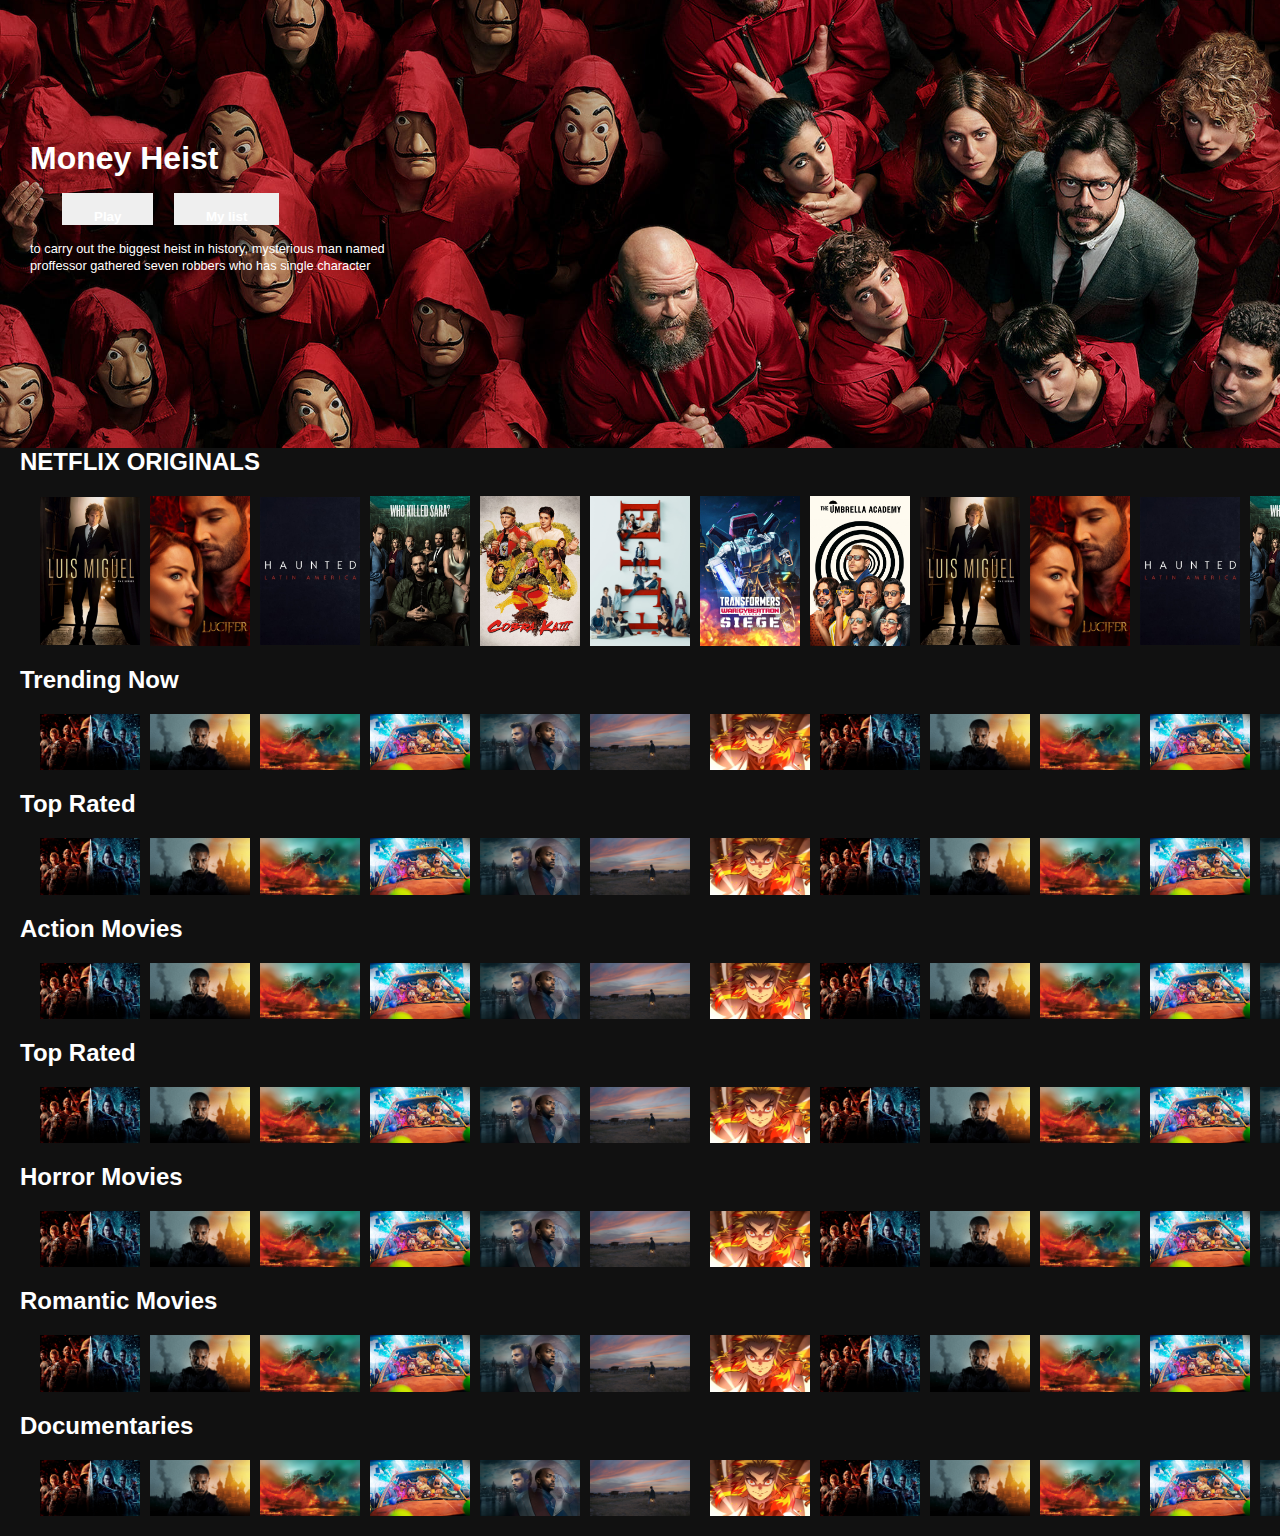
==== index.html @ 994acf12 "feat: hompage view done. - new sections added." ====
<!DOCTYPE html>
<html>
    <head>
        <link rel="stylesheet" href="stylesheet.css">
    </head>
    <body>
        <div class="banner">
            <div class="banner__contents">
                <h1 class="banner__Title">Money Heist</h1>
                <div class="banner__button">
                    <button class="banner__button">Play</button>
                    <button class="banner__button">My list</button>
                </div>
                <div class="banner__description">
                    to carry out the biggest heist in history, mysterious man named proffessor gathered
                    seven robbers who has single character                  
                </div>
            </div>
        </div>
       <div class="row">
        <h2>NETFLIX ORIGINALS</h2>
        <div class="row__posters">
            <img src="images/large-movie1.jpg" alt=""class="row__poster row__posterlarge"/>
            <img src="images/large-movie2.jpg" alt=""class="row__poster row__posterlarge"/>
            <img src="images/large-movie3.jpg" alt=""class="row__poster row__posterlarge"/>
            <img src="images/large-movie4.jpg" alt=""class="row__poster row__posterlarge"/>
            <img src="images/large-movie5.jpg" alt=""class="row__poster row__posterlarge"/>
            <img src="images/large-movie6.jpg" alt=""class="row__poster row__posterlarge"/>
            <img src="images/large-movie7.jpg" alt=""class="row__poster row__posterlarge"/>
            <img src="images/large-movie8.jpg" alt=""class="row__poster row__posterlarge"/>
            <img src="images/large-movie1.jpg" alt=""class="row__poster row__posterlarge"/>
            <img src="images/large-movie2.jpg" alt=""class="row__poster row__posterlarge"/>
            <img src="images/large-movie3.jpg" alt=""class="row__poster row__posterlarge"/>
            <img src="images/large-movie4.jpg" alt=""class="row__poster row__posterlarge"/>
            <img src="images/large-movie5.jpg" alt=""class="row__poster row__posterlarge"/>
            <img src="images/large-movie6.jpg" alt=""class="row__poster row__posterlarge"/>
            <img src="images/large-movie7.jpg" alt=""class="row__poster row__posterlarge"/>
            <img src="images/large-movie8.jpg" alt=""class="row__poster row__posterlarge"/>
        </div>
       </div> 
       <div class="row">
        <h2>Trending Now</h2>
        <div class="row__posters">
            <img src="images/small-movie1.jpg" alt=""class="row__poster"/>
            <img src="images/small-movie2.jpg" alt=""class="row__poster"/>
            <img src="images/small-movie3.jpg" alt=""class="row__poster"/>
            <img src="images/small-movie4.jpg" alt=""class="row__poster"/>
            <img src="images/small-movie5.jpg" alt=""class="row__poster"/>
            <img src="images/small-movie6.jpg" alt=""class="row__poster"/>
            <img src="images/small-movie7.jpg" alt=""class="row__poster"/>
            <img src="images/small-movie8.jpg" alt=""class="row__poster"/>
            <img src="images/small-movie1.jpg" alt=""class="row__poster"/>
            <img src="images/small-movie2.jpg" alt=""class="row__poster"/>
            <img src="images/small-movie3.jpg" alt=""class="row__poster"/>
            <img src="images/small-movie4.jpg" alt=""class="row__poster"/>
            <img src="images/small-movie5.jpg" alt=""class="row__poster"/>
            <img src="images/small-movie6.jpg" alt=""class="row__poster"/>
            <img src="images/small-movie7.jpg" alt=""class="row__poster"/>
            <img src="images/small-movie8.jpg" alt=""class="row__poster"/>
        </div>
       </div> 
       <div class="row">
        <h2>Top Rated</h2>
        <div class="row__posters">
            <img src="images/small-movie1.jpg" alt=""class="row__poster"/>
            <img src="images/small-movie2.jpg" alt=""class="row__poster"/>
            <img src="images/small-movie3.jpg" alt=""class="row__poster"/>
            <img src="images/small-movie4.jpg" alt=""class="row__poster"/>
            <img src="images/small-movie5.jpg" alt=""class="row__poster"/>
            <img src="images/small-movie6.jpg" alt=""class="row__poster"/>
            <img src="images/small-movie7.jpg" alt=""class="row__poster"/>
            <img src="images/small-movie8.jpg" alt=""class="row__poster"/>
            <img src="images/small-movie1.jpg" alt=""class="row__poster"/>
            <img src="images/small-movie2.jpg" alt=""class="row__poster"/>
            <img src="images/small-movie3.jpg" alt=""class="row__poster"/>
            <img src="images/small-movie4.jpg" alt=""class="row__poster"/>
            <img src="images/small-movie5.jpg" alt=""class="row__poster"/>
            <img src="images/small-movie6.jpg" alt=""class="row__poster"/>
            <img src="images/small-movie7.jpg" alt=""class="row__poster"/>
            <img src="images/small-movie8.jpg" alt=""class="row__poster"/>
        </div>
       </div> 
       <div class="row">
        <h2>Action Movies</h2>
        <div class="row__posters">
            <img src="images/small-movie1.jpg" alt=""class="row__poster"/>
            <img src="images/small-movie2.jpg" alt=""class="row__poster"/>
            <img src="images/small-movie3.jpg" alt=""class="row__poster"/>
            <img src="images/small-movie4.jpg" alt=""class="row__poster"/>
            <img src="images/small-movie5.jpg" alt=""class="row__poster"/>
            <img src="images/small-movie6.jpg" alt=""class="row__poster"/>
            <img src="images/small-movie7.jpg" alt=""class="row__poster"/>
            <img src="images/small-movie8.jpg" alt=""class="row__poster"/>
            <img src="images/small-movie1.jpg" alt=""class="row__poster"/>
            <img src="images/small-movie2.jpg" alt=""class="row__poster"/>
            <img src="images/small-movie3.jpg" alt=""class="row__poster"/>
            <img src="images/small-movie4.jpg" alt=""class="row__poster"/>
            <img src="images/small-movie5.jpg" alt=""class="row__poster"/>
            <img src="images/small-movie6.jpg" alt=""class="row__poster"/>
            <img src="images/small-movie7.jpg" alt=""class="row__poster"/>
            <img src="images/small-movie8.jpg" alt=""class="row__poster"/>
        </div>
       </div> 
        <div class="row">
            <h2>Top Rated</h2>
            <div class="row__posters">
                <img src="images/small-movie1.jpg" alt=""class="row__poster"/>
                <img src="images/small-movie2.jpg" alt=""class="row__poster"/>
                <img src="images/small-movie3.jpg" alt=""class="row__poster"/>
                <img src="images/small-movie4.jpg" alt=""class="row__poster"/>
                <img src="images/small-movie5.jpg" alt=""class="row__poster"/>
                <img src="images/small-movie6.jpg" alt=""class="row__poster"/>
                <img src="images/small-movie7.jpg" alt=""class="row__poster"/>
                <img src="images/small-movie8.jpg" alt=""class="row__poster"/>
                <img src="images/small-movie1.jpg" alt=""class="row__poster"/>
                <img src="images/small-movie2.jpg" alt=""class="row__poster"/>
                <img src="images/small-movie3.jpg" alt=""class="row__poster"/>
                <img src="images/small-movie4.jpg" alt=""class="row__poster"/>
                <img src="images/small-movie5.jpg" alt=""class="row__poster"/>
                <img src="images/small-movie6.jpg" alt=""class="row__poster"/>
                <img src="images/small-movie7.jpg" alt=""class="row__poster"/>
                <img src="images/small-movie8.jpg" alt=""class="row__poster"/>
            </div>
       </div>  
       <div class="row">
        <h2>Horror Movies</h2>
        <div class="row__posters">
            <img src="images/small-movie1.jpg" alt=""class="row__poster"/>
            <img src="images/small-movie2.jpg" alt=""class="row__poster"/>
            <img src="images/small-movie3.jpg" alt=""class="row__poster"/>
            <img src="images/small-movie4.jpg" alt=""class="row__poster"/>
            <img src="images/small-movie5.jpg" alt=""class="row__poster"/>
            <img src="images/small-movie6.jpg" alt=""class="row__poster"/>
            <img src="images/small-movie7.jpg" alt=""class="row__poster"/>
            <img src="images/small-movie8.jpg" alt=""class="row__poster"/>
            <img src="images/small-movie1.jpg" alt=""class="row__poster"/>
            <img src="images/small-movie2.jpg" alt=""class="row__poster"/>
            <img src="images/small-movie3.jpg" alt=""class="row__poster"/>
            <img src="images/small-movie4.jpg" alt=""class="row__poster"/>
            <img src="images/small-movie5.jpg" alt=""class="row__poster"/>
            <img src="images/small-movie6.jpg" alt=""class="row__poster"/>
            <img src="images/small-movie7.jpg" alt=""class="row__poster"/>
            <img src="images/small-movie8.jpg" alt=""class="row__poster"/>
        </div>
       </div> 
       <div class="row">
        <h2>Romantic Movies</h2>
        <div class="row__posters">
            <img src="images/small-movie1.jpg" alt=""class="row__poster"/>
            <img src="images/small-movie2.jpg" alt=""class="row__poster"/>
            <img src="images/small-movie3.jpg" alt=""class="row__poster"/>
            <img src="images/small-movie4.jpg" alt=""class="row__poster"/>
            <img src="images/small-movie5.jpg" alt=""class="row__poster"/>
            <img src="images/small-movie6.jpg" alt=""class="row__poster"/>
            <img src="images/small-movie7.jpg" alt=""class="row__poster"/>
            <img src="images/small-movie8.jpg" alt=""class="row__poster"/>
            <img src="images/small-movie1.jpg" alt=""class="row__poster"/>
            <img src="images/small-movie2.jpg" alt=""class="row__poster"/>
            <img src="images/small-movie3.jpg" alt=""class="row__poster"/>
            <img src="images/small-movie4.jpg" alt=""class="row__poster"/>
            <img src="images/small-movie5.jpg" alt=""class="row__poster"/>
            <img src="images/small-movie6.jpg" alt=""class="row__poster"/>
            <img src="images/small-movie7.jpg" alt=""class="row__poster"/>
            <img src="images/small-movie8.jpg" alt=""class="row__poster"/>
        </div>
       </div>
       <div class="row">
        <h2>Documentaries</h2>
        <div class="row__posters">
            <img src="images/small-movie1.jpg" alt=""class="row__poster"/>
            <img src="images/small-movie2.jpg" alt=""class="row__poster"/>
            <img src="images/small-movie3.jpg" alt=""class="row__poster"/>
            <img src="images/small-movie4.jpg" alt=""class="row__poster"/>
            <img src="images/small-movie5.jpg" alt=""class="row__poster"/>
            <img src="images/small-movie6.jpg" alt=""class="row__poster"/>
            <img src="images/small-movie7.jpg" alt=""class="row__poster"/>
            <img src="images/small-movie8.jpg" alt=""class="row__poster"/>
            <img src="images/small-movie1.jpg" alt=""class="row__poster"/>
            <img src="images/small-movie2.jpg" alt=""class="row__poster"/>
            <img src="images/small-movie3.jpg" alt=""class="row__poster"/>
            <img src="images/small-movie4.jpg" alt=""class="row__poster"/>
            <img src="images/small-movie5.jpg" alt=""class="row__poster"/>
            <img src="images/small-movie6.jpg" alt=""class="row__poster"/>
            <img src="images/small-movie7.jpg" alt=""class="row__poster"/>
            <img src="images/small-movie8.jpg" alt=""class="row__poster"/>
        </div>
       </div>  
    </body>
</html>
---- stylesheet.css ----
*{
    margin:0;
    box-sizing: border-box;   
}

body{
    font-family: Arial, Helvetica, sans-serif;
    background-color: #111;
}

.row__poster{
    width: 100px;
    object-fit: contain;
    max-height: 100px;
    margin-right: 10px;
    transition: transform 450ms;
}

.row__posters{
    display: flex;
    overflow-y: hidden ;
    overflow-x: scroll;
    padding: 20px;
}

.row__posters:hover{
    transform: scale(1.08);
}

.row__posters::-webkit-scrollbar{
    display: none;
}

.row__posterlarge {
    max-height: 250px;
}

.row__posterlarge:hover {
    transform: scale(1.09);
}

.row  {
    color: white;
    margin-left: 20px;
}

.banner {
    background-image: url(images/banner.jpg);
    background-size: cover;
    background-position: center center;
    color: white;
    object-fit: contain;
    height: 448px;
}

.banner__contents {
    padding-top: 140px ;
    margin-left:30px ;
    height:190px ;
}

.banner__title {
    font-size: 3rem;
    font-weight: 800;
    padding-bottom: 0.3rem;
}

.banner__description {
    width: 45rem;
    line-height: 1.3;
    padding-top: 1rem;
    font-size: 0.8rem;
    max-width: 360px;
    height: 180px;
}

.banner__button {
    cursor: pointer;
    color: white;
    outline: none;
    border: none;
    font-weight: 700;
    border-radius: 0,2vw;
    padding-left: 2rem;
    padding-right: 2rem;
    margin-right: 1rem;
    padding-top: 1rem;
}
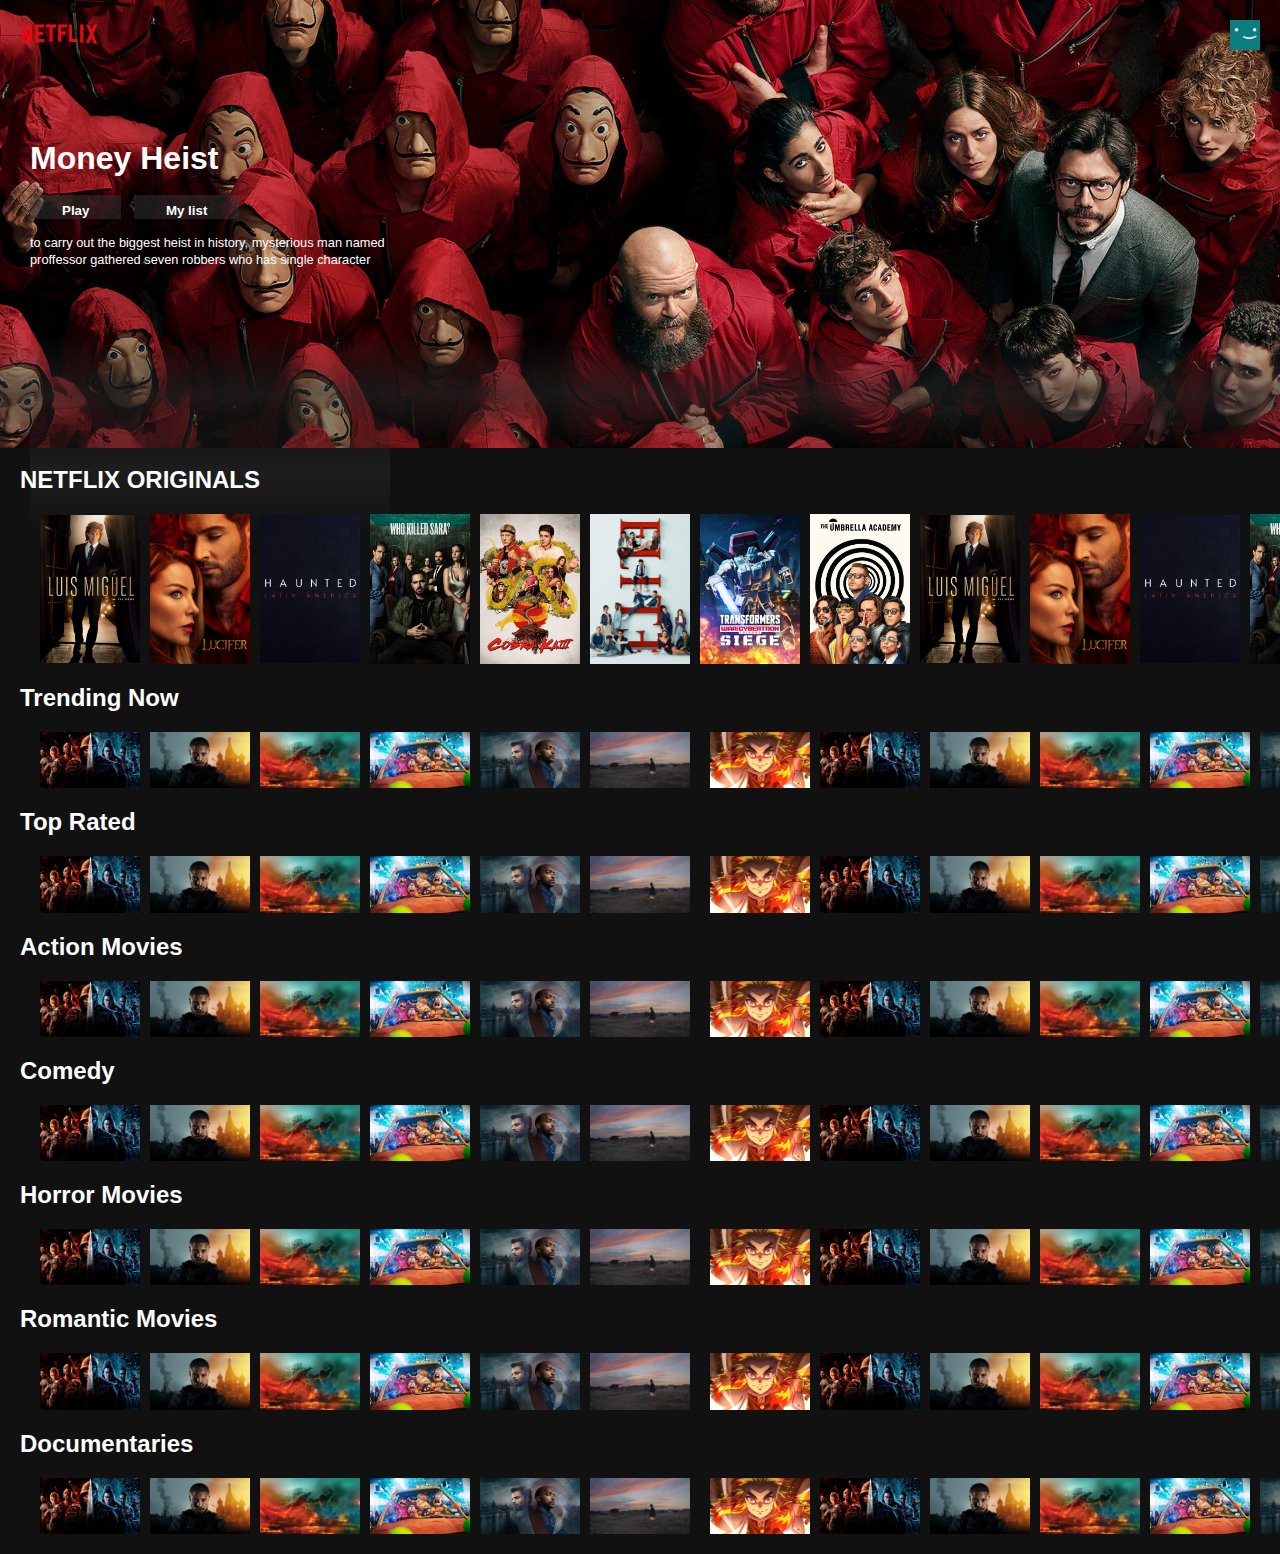
==== commit 18da6b15: "frontend ui complete" ====
--- a/index.html
+++ b/index.html
@@ -4,19 +4,30 @@
         <link rel="stylesheet" href="stylesheet.css">
     </head>
     <body>
+<!-- navigation button-->
+ <div class="nav" id="nav">
+    <img src="images/netflix-logo.png" alt="" class="nav__logo">
+    <img src="images/netflix-avatar.png" alt="" class="nav__avater">
+ </div>
+
         <div class="banner">
             <div class="banner__contents">
-                <h1 class="banner__Title">Money Heist</h1>
-                <div class="banner__button">
+                <h1 class="banner__Title">Money Heist</h1> <br>
+                <div>
+                    
                     <button class="banner__button">Play</button>
                     <button class="banner__button">My list</button>
                 </div>
                 <div class="banner__description">
                     to carry out the biggest heist in history, mysterious man named proffessor gathered
-                    seven robbers who has single character                  
+                    seven robbers who has single character   
+                    <div class="banner__fadebutton"></div>           
                 </div>
+                
             </div>
-        </div>
+            <div class="banner__fadebutton"></div> 
+        </div> <br>
+        <!--this is the netflix original-->
        <div class="row">
         <h2>NETFLIX ORIGINALS</h2>
         <div class="row__posters">
@@ -38,6 +49,8 @@
             <img src="images/large-movie8.jpg" alt=""class="row__poster row__posterlarge"/>
         </div>
        </div> 
+       <!-- this is the end of the netflix originals-->
+        <!--this trending option-->
        <div class="row">
         <h2>Trending Now</h2>
         <div class="row__posters">
@@ -59,6 +72,8 @@
             <img src="images/small-movie8.jpg" alt=""class="row__poster"/>
         </div>
        </div> 
+       <!--this  ending trending option-->
+       <!--this top rated option-->
        <div class="row">
         <h2>Top Rated</h2>
         <div class="row__posters">
@@ -80,6 +95,8 @@
             <img src="images/small-movie8.jpg" alt=""class="row__poster"/>
         </div>
        </div> 
+       <!--this ending of top rated option-->
+       <!--this action option-->
        <div class="row">
         <h2>Action Movies</h2>
         <div class="row__posters">
@@ -101,8 +118,9 @@
             <img src="images/small-movie8.jpg" alt=""class="row__poster"/>
         </div>
        </div> 
+       <!--this ending action option-->
         <div class="row">
-            <h2>Top Rated</h2>
+            <h2>Comedy</h2>
             <div class="row__posters">
                 <img src="images/small-movie1.jpg" alt=""class="row__poster"/>
                 <img src="images/small-movie2.jpg" alt=""class="row__poster"/>
@@ -184,6 +202,19 @@
             <img src="images/small-movie7.jpg" alt=""class="row__poster"/>
             <img src="images/small-movie8.jpg" alt=""class="row__poster"/>
         </div>
-       </div>  
+       </div>
+       
+
+       <script>
+         const nav = document.getElementById ( "nav");
+
+         window.addEventListener("scroll",() =>{
+            if(window.scrollY >=100) {
+                nav.classList.add("nav__black")
+            }else{
+                nav.classList.remove("nav__black")
+            }
+         })
+       </script>
     </body>
 </html>--- a/stylesheet.css
+++ b/stylesheet.css
@@ -83,6 +83,45 @@
     border-radius: 0,2vw;
     padding-left: 2rem;
     padding-right: 2rem;
-    margin-right: 1rem;
-    padding-top: 1rem;
+    margin-right: 0.5rem;
+    padding-top: 0.5rem;
+    background-color: rgba(51, 51, 51, 0.5);
+}
+
+.banner__button:hover {
+    color: #000;
+    background-color: #e6e6e6;
+    transition: all 0.2s;
+}
+
+.banner__fadebutton {
+    margin-top: 145px;
+    height: 7.4rem;
+    background-image: linear-gradient(180deg, transparent, rgba(37,37,37,0.61), #1111);
+}
+
+.nav__logo {
+    width: 80px;
+    object-fit: contain;
+}
+
+.nav__avater {
+    width: 30px;
+    object-fit: contain;
+}
+
+.nav {
+    position: fixed;
+    top: 0;
+    display: flex;
+    width: 100%;
+    justify-content: space-between;
+    padding: 20px;
+    z-index: 1;
+    transition-timing-function: ease-in;
+    transition:all 0.5s  
+}
+
+.nav__black {
+    background-color: #111;
 }